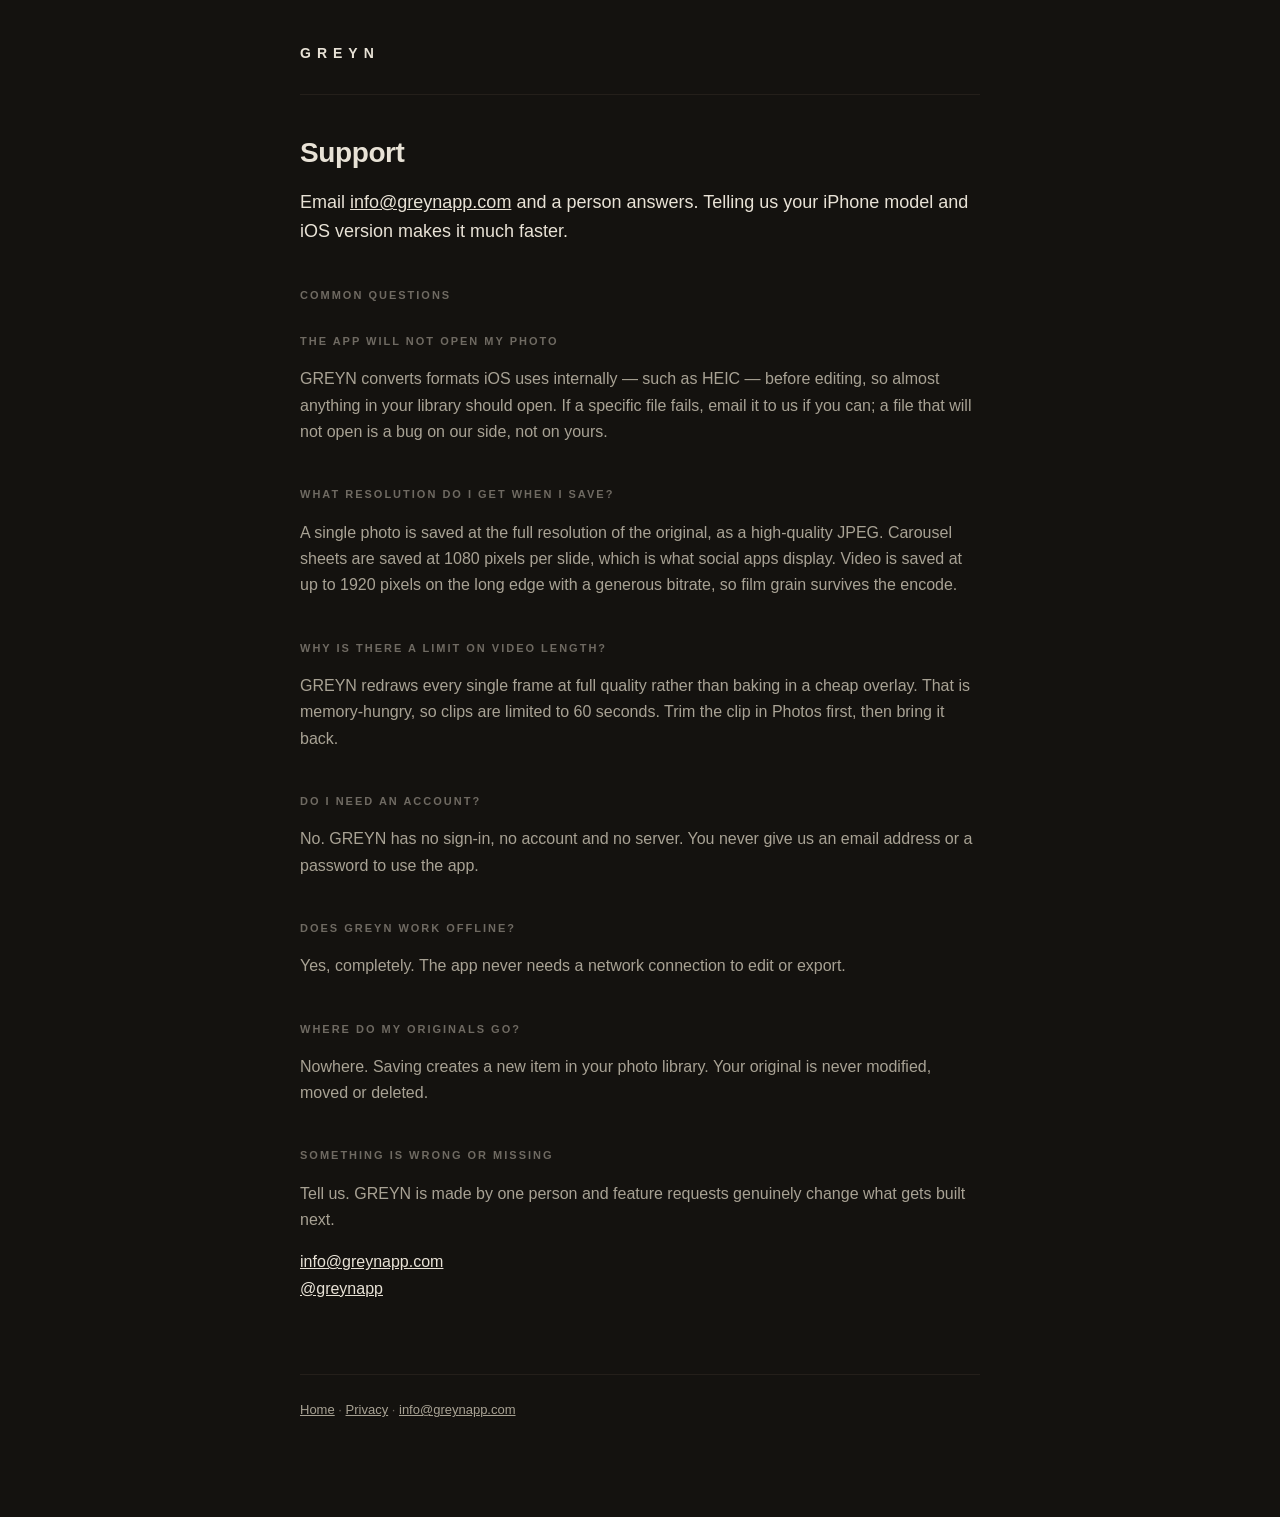
==== support/index.html @ c3b1eaf0 "Mağaza kimliğini gerçek adreslere bağla, gizlilik ve destek sayfalarını üret App Store Connect uygul" ====
<!doctype html>
<html lang="en">
<head>
<meta charset="utf-8">
<meta name="viewport" content="width=device-width, initial-scale=1">
<title>Support — GREYN</title>
<meta name="description" content="Help with GREYN. Email info@greynapp.com and a person answers.">
<link rel="stylesheet" href="/style.css">
</head>
<body>

<header><a class="brand" href="/">GREYN</a></header>

<main>
  <h1>Support</h1>

  <p class="lead">
    Email <a href="mailto:info@greynapp.com">info@greynapp.com</a> and a person answers. Telling us
    your iPhone model and iOS version makes it much faster.
  </p>

  <h2>Common questions</h2>

  <h2 style="margin-top:28px">The app will not open my photo</h2>
  <p>
    GREYN converts formats iOS uses internally — such as HEIC — before editing, so almost anything in
    your library should open. If a specific file fails, email it to us if you can; a file that will
    not open is a bug on our side, not on yours.
  </p>

  <h2>What resolution do I get when I save?</h2>
  <p>
    A single photo is saved at the full resolution of the original, as a high-quality JPEG. Carousel
    sheets are saved at 1080 pixels per slide, which is what social apps display. Video is saved at
    up to 1920 pixels on the long edge with a generous bitrate, so film grain survives the encode.
  </p>

  <h2>Why is there a limit on video length?</h2>
  <p>
    GREYN redraws every single frame at full quality rather than baking in a cheap overlay. That is
    memory-hungry, so clips are limited to 60 seconds. Trim the clip in Photos first, then bring it
    back.
  </p>

  <h2>Do I need an account?</h2>
  <p>
    No. GREYN has no sign-in, no account and no server. You never give us an email address or a
    password to use the app.
  </p>

  <h2>Does GREYN work offline?</h2>
  <p>
    Yes, completely. The app never needs a network connection to edit or export.
  </p>

  <h2>Where do my originals go?</h2>
  <p>
    Nowhere. Saving creates a new item in your photo library. Your original is never modified, moved
    or deleted.
  </p>

  <h2>Something is wrong or missing</h2>
  <p>
    Tell us. GREYN is made by one person and feature requests genuinely change what gets built next.
  </p>
  <p>
    <a href="mailto:info@greynapp.com">info@greynapp.com</a><br>
    <a href="https://instagram.com/greynapp">@greynapp</a>
  </p>
</main>

<footer>
  <a href="/">Home</a> &middot; <a href="/privacy/">Privacy</a> &middot;
  <a href="mailto:info@greynapp.com">info@greynapp.com</a>
</footer>

</body>
</html>
---- style.css ----
/*
 * GREYN — site.
 *
 * Uygulamanın kendi paletiyle AYNI: inceleme ekibi uygulamadan çıkıp bu sayfaya
 * geldiğinde aynı ürüne baktığını görmeli. Farklı görünen bir destek sayfası
 * "bu adres gerçekten onların mı" sorusunu doğurur.
 *
 * Tek dosya, betik yok, izleyici yok — gizlilik politikasında "hiçbir şey
 * toplamıyoruz" yazan bir sitenin analitik çalıştırması kendi metnini yalanlar.
 */

:root {
  --bg: #14120f;
  --ink: #e8e2d6;
  --dim: #a8a294;
  --faint: #6f6a62;
  --line: #241f1a;
}

* { box-sizing: border-box; }

body {
  margin: 0;
  padding: 0 20px 96px;
  background: var(--bg);
  color: var(--dim);
  font: 16px/1.65 -apple-system, BlinkMacSystemFont, "Segoe UI", Helvetica, Arial, sans-serif;
  -webkit-text-size-adjust: 100%;
}

/* Uzun satır okunmaz; ölçü göz için, ekran için değil. */
main { max-width: 680px; margin: 0 auto; }

header {
  max-width: 680px;
  margin: 0 auto;
  padding: 40px 0 28px;
  border-bottom: 1px solid var(--line);
}

.brand {
  color: var(--ink);
  font-size: 14px;
  letter-spacing: 6px;
  font-weight: 700;
  text-decoration: none;
}

h1 {
  color: var(--ink);
  font-size: 28px;
  line-height: 1.25;
  letter-spacing: -0.4px;
  margin: 40px 0 6px;
}

h2 {
  color: var(--faint);
  font-size: 11px;
  letter-spacing: 2px;
  text-transform: uppercase;
  margin: 40px 0 12px;
}

.date { color: var(--faint); font-size: 13px; letter-spacing: 1px; margin: 0 0 8px; }

.lead { color: var(--ink); font-size: 18px; line-height: 1.6; }

ul { padding-left: 20px; }
li { margin-bottom: 8px; }

a { color: var(--ink); }

footer {
  max-width: 680px;
  margin: 72px auto 0;
  padding-top: 24px;
  border-top: 1px solid var(--line);
  color: var(--faint);
  font-size: 13px;
}

footer a { color: var(--dim); }
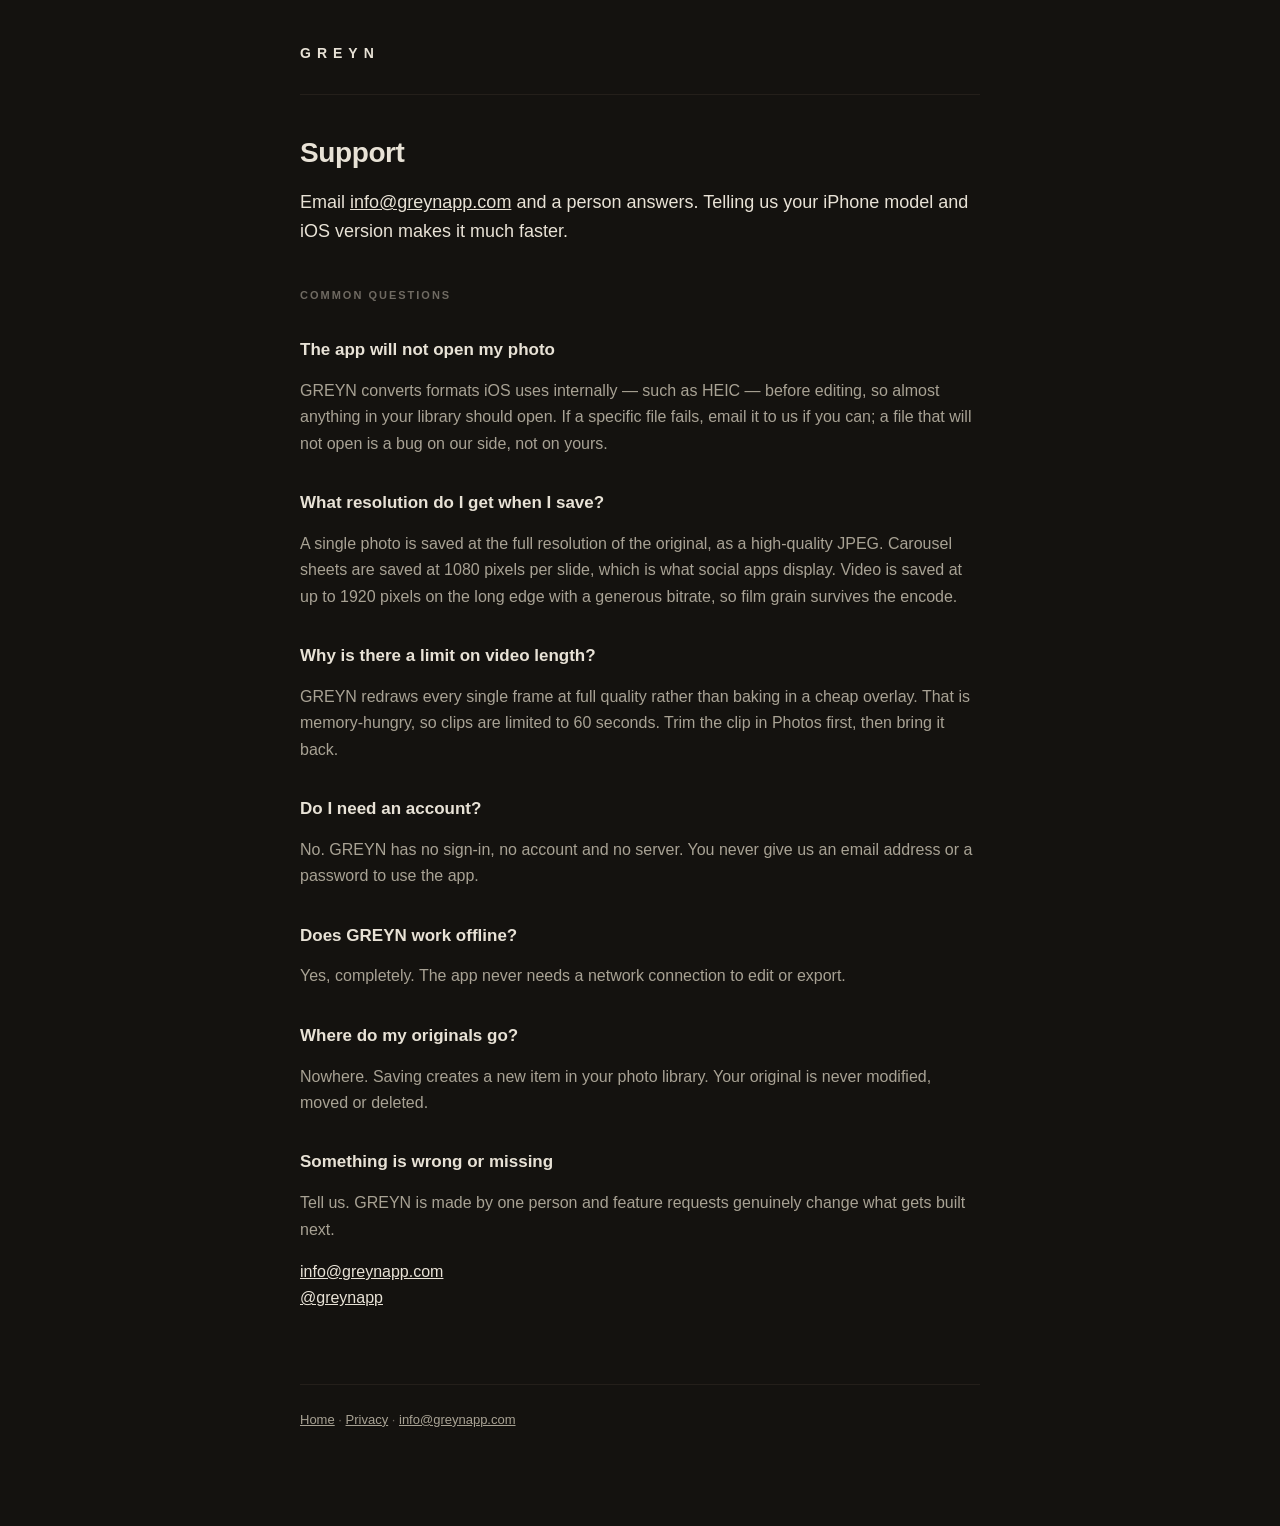
==== commit 646e3822: "Destek sayfasindaki sorulari bolum etiketinden ayir Yedi SSS sorusu bolum etiketiyle ayni h2 stilini" ====
--- a/support/index.html
+++ b/support/index.html
@@ -21,45 +21,45 @@
 
   <h2>Common questions</h2>
 
-  <h2 style="margin-top:28px">The app will not open my photo</h2>
+  <h3>The app will not open my photo</h3>
   <p>
     GREYN converts formats iOS uses internally — such as HEIC — before editing, so almost anything in
     your library should open. If a specific file fails, email it to us if you can; a file that will
     not open is a bug on our side, not on yours.
   </p>
 
-  <h2>What resolution do I get when I save?</h2>
+  <h3>What resolution do I get when I save?</h3>
   <p>
     A single photo is saved at the full resolution of the original, as a high-quality JPEG. Carousel
     sheets are saved at 1080 pixels per slide, which is what social apps display. Video is saved at
     up to 1920 pixels on the long edge with a generous bitrate, so film grain survives the encode.
   </p>
 
-  <h2>Why is there a limit on video length?</h2>
+  <h3>Why is there a limit on video length?</h3>
   <p>
     GREYN redraws every single frame at full quality rather than baking in a cheap overlay. That is
     memory-hungry, so clips are limited to 60 seconds. Trim the clip in Photos first, then bring it
     back.
   </p>
 
-  <h2>Do I need an account?</h2>
+  <h3>Do I need an account?</h3>
   <p>
     No. GREYN has no sign-in, no account and no server. You never give us an email address or a
     password to use the app.
   </p>
 
-  <h2>Does GREYN work offline?</h2>
+  <h3>Does GREYN work offline?</h3>
   <p>
     Yes, completely. The app never needs a network connection to edit or export.
   </p>
 
-  <h2>Where do my originals go?</h2>
+  <h3>Where do my originals go?</h3>
   <p>
     Nowhere. Saving creates a new item in your photo library. Your original is never modified, moved
     or deleted.
   </p>
 
-  <h2>Something is wrong or missing</h2>
+  <h3>Something is wrong or missing</h3>
   <p>
     Tell us. GREYN is made by one person and feature requests genuinely change what gets built next.
   </p>
--- a/style.css
+++ b/style.css
@@ -54,12 +54,27 @@
   margin: 40px 0 6px;
 }
 
+/* Bölüm etiketi — uygulamanın içindeki başlıklarla aynı dil. */
 h2 {
   color: var(--faint);
   font-size: 11px;
   letter-spacing: 2px;
   text-transform: uppercase;
   margin: 40px 0 12px;
+}
+
+/*
+ * SORU başlığı. h2'nin küçük-büyük harf dilini KULLANMAZ: bir soru bağırılmaz,
+ * sorulur. Ayrıca destek sayfasında yedi soru yan yana dizilirken hepsi bölüm
+ * etiketi gibi görünseydi hangisinin başlık hangisinin cevap olduğu ancak
+ * okuyarak anlaşılırdı — tarama imkânsız hale gelirdi.
+ */
+h3 {
+  color: var(--ink);
+  font-size: 17px;
+  font-weight: 600;
+  line-height: 1.4;
+  margin: 34px 0 8px;
 }
 
 .date { color: var(--faint); font-size: 13px; letter-spacing: 1px; margin: 0 0 8px; }
